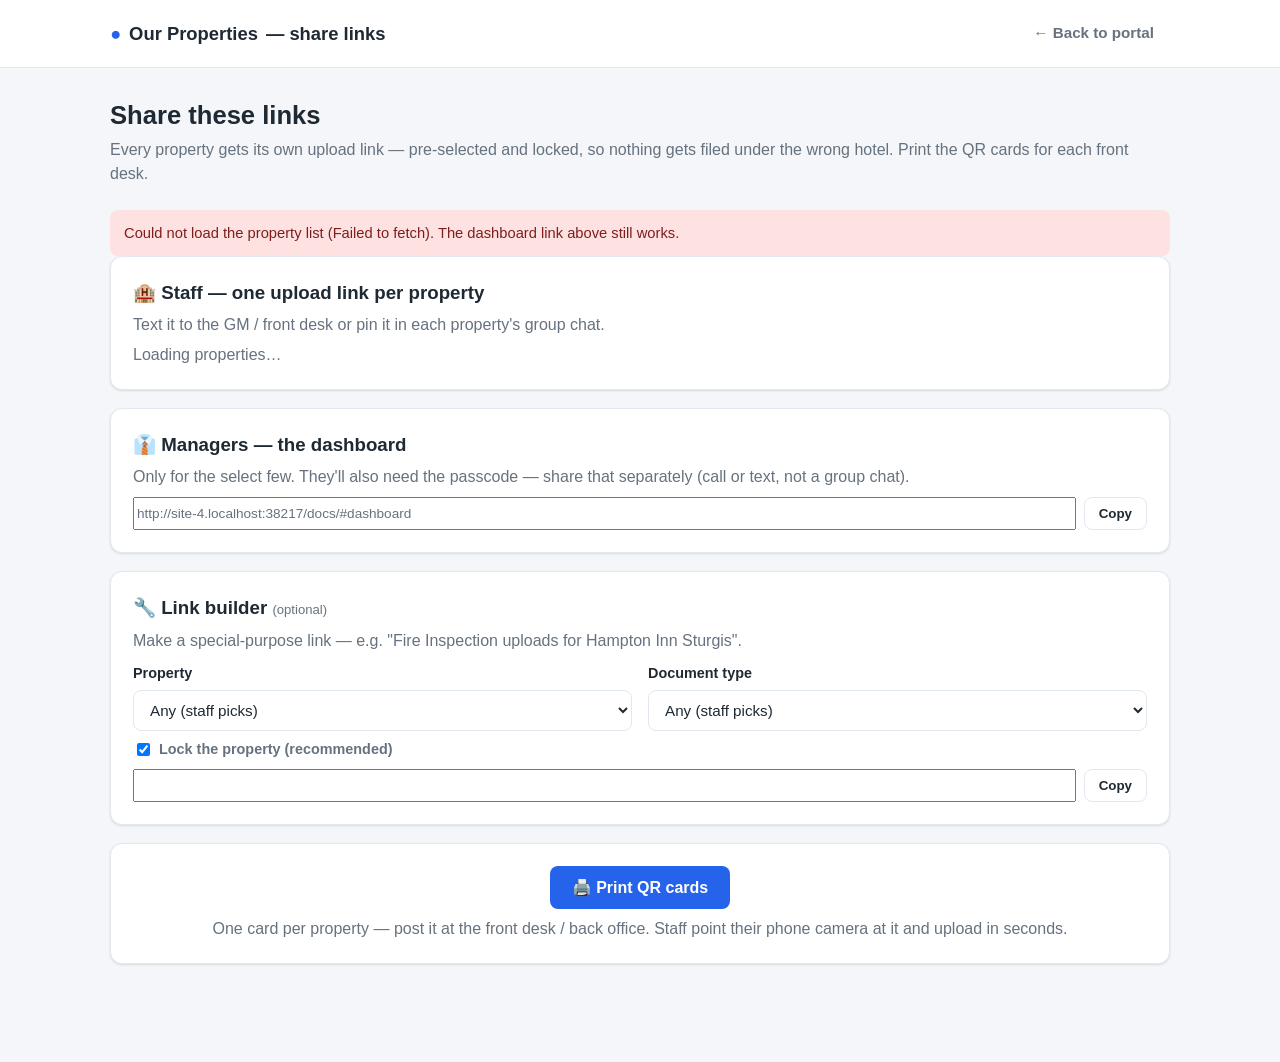
==== docs/share.html @ 9a61ee6e "Share-links v2: per-property locked upload links, QR cards, recent uploads - share.html: per-propert" ====
<!DOCTYPE html>
<html lang="en">
<head>
  <meta charset="UTF-8" />
  <meta name="viewport" content="width=device-width, initial-scale=1.0" />
  <meta name="robots" content="noindex" />
  <title>Share links — Property Documents Portal</title>
  <link rel="icon" href="data:image/svg+xml,<svg xmlns='http://www.w3.org/2000/svg' viewBox='0 0 100 100'><text y='.9em' font-size='90'>🏨</text></svg>" />
  <link rel="stylesheet" href="./styles.css" />
  <style>
    h3 { margin: 0 0 6px; }
    .proplink { padding: 12px 0; border-top: 1px solid var(--line); }
    .proplink:first-child { border-top: 0; }
    .proplink .pname { font-weight: 600; }
    .copied { color: var(--ok) !important; font-weight: 700; }
    .qr-cards { display: grid; grid-template-columns: repeat(auto-fill, minmax(280px, 1fr)); gap: 18px; margin-top: 18px; }
    .qcard { background: #fff; border: 2px solid var(--ink); border-radius: 14px; padding: 22px; text-align: center;
             page-break-inside: avoid; break-inside: avoid; }
    .qcard .qorg { font-size: .8rem; letter-spacing: .08em; text-transform: uppercase; color: var(--muted); }
    .qcard .qprop { font-size: 1.25rem; font-weight: 700; margin: 4px 0 12px; }
    .qcard img { width: 200px; height: 200px; }
    .qcard .qhow { font-size: .9rem; margin-top: 12px; }
    .qcard .qurl { font-size: .72rem; color: var(--muted); margin-top: 8px; word-break: break-all; }
    @media print {
      header, main > h1, main > .sub, .card, .msg { display: none !important; }
      body { background: #fff; }
      main { max-width: none; padding: 0; }
      .qr-cards { grid-template-columns: 1fr 1fr; gap: 28px; }
    }
  </style>
</head>
<body>
  <header>
    <div class="bar">
      <div class="brand"><span class="dot">●</span> <span id="orgName">Documents Portal</span> — share links</div>
      <nav><a class="tab" href="./index.html" style="text-decoration:none;">← Back to portal</a></nav>
    </div>
  </header>

  <main>
    <h1>Share these links</h1>
    <p class="sub">Every property gets its own upload link — pre-selected and locked, so nothing gets filed under the wrong hotel. Print the QR cards for each front desk.</p>

    <div id="banner" class="msg error">⚠️ Not connected — set <code>API_URL</code> in <code>config.js</code>.</div>

    <div class="card">
      <h3>🏨 Staff — one upload link per property</h3>
      <p class="muted" style="margin:4px 0 6px;">Text it to the GM / front desk or pin it in each property's group chat.</p>
      <div id="propLinks" class="muted">Loading properties…</div>
    </div>

    <div class="card">
      <h3>👔 Managers — the dashboard</h3>
      <p class="muted" style="margin:4px 0 0;">Only for the select few. They'll also need the passcode — share that separately (call or text, not a group chat).</p>
      <div class="linkrow"><input readonly id="mgrLink" /><button class="ghost" data-copy="mgrLink">Copy</button></div>
    </div>

    <div class="card">
      <h3>🔧 Link builder <span class="hint">(optional)</span></h3>
      <p class="muted" style="margin:4px 0 10px;">Make a special-purpose link — e.g. "Fire Inspection uploads for Hampton Inn Sturgis".</p>
      <div class="row">
        <div class="field" style="margin-bottom:8px;"><label>Property</label><select id="bProp"><option value="">Any (staff picks)</option></select></div>
        <div class="field" style="margin-bottom:8px;"><label>Document type</label><select id="bType"><option value="">Any (staff picks)</option></select></div>
      </div>
      <label class="toggle" style="margin-bottom:8px;"><input type="checkbox" id="bLock" checked /> Lock the property (recommended)</label>
      <div class="linkrow"><input readonly id="bOut" /><button class="ghost" data-copy="bOut">Copy</button></div>
    </div>

    <div class="card" style="text-align:center;">
      <button class="primary" onclick="window.print()">🖨️ Print QR cards</button>
      <p class="muted" style="margin:8px 0 0;">One card per property — post it at the front desk / back office. Staff point their phone camera at it and upload in seconds.</p>
    </div>

    <div id="qrCards" class="qr-cards"></div>
  </main>

  <script src="./config.js"></script>
  <script>
  (function () {
    'use strict';
    var CFG = window.PORTAL_CONFIG || {};
    var API = CFG.API_URL || '';
    var configured = API && API.indexOf('PASTE_') === -1;
    var BASE = location.href.replace(/share\.html.*$/, '');
    var $ = function (id) { return document.getElementById(id); };

    $('orgName').textContent = CFG.ORG_NAME || 'Documents Portal';
    if (!configured) { $('banner').classList.add('show'); return; }

    $('mgrLink').value = BASE + '#dashboard';

    function link(prop, type, lock) {
      var q = [];
      if (prop) q.push('property=' + encodeURIComponent(prop));
      if (type) q.push('type=' + encodeURIComponent(type));
      if (prop && lock) q.push('lock=1');
      return q.length ? BASE + '?' + q.join('&') : BASE;
    }
    function qr(url) {
      return 'https://api.qrserver.com/v1/create-qr-code/?size=400x400&qzone=1&data=' + encodeURIComponent(url);
    }
    function esc(s) {
      return String(s).replace(/[&<>"]/g, function (c) {
        return { '&': '&amp;', '<': '&lt;', '>': '&gt;', '"': '&quot;' }[c];
      });
    }

    fetch(API, { method: 'POST', body: JSON.stringify({ action: 'config' }) })
      .then(function (r) { return r.json(); })
      .then(function (res) {
        if (!res.ok) throw new Error(res.error || 'config failed');
        var props = res.properties || [], types = res.docTypes || [];

        // one locked link per property
        $('propLinks').className = '';
        $('propLinks').innerHTML = props.map(function (p, i) {
          return '<div class="proplink"><div class="pname">' + esc(p) + '</div>' +
                 '<div class="linkrow"><input readonly id="pl' + i + '" value="' + esc(link(p, '', true)) + '" />' +
                 '<button class="ghost" data-copy="pl' + i + '">Copy</button></div></div>';
        }).join('');

        // link builder
        props.forEach(function (p) { $('bProp').appendChild(new Option(p, p)); });
        types.forEach(function (t) { $('bType').appendChild(new Option(t.name, t.name)); });
        function buildOut() { $('bOut').value = link($('bProp').value, $('bType').value, $('bLock').checked); }
        ['bProp', 'bType', 'bLock'].forEach(function (id) { $(id).addEventListener('input', buildOut); });
        buildOut();

        // printable QR cards
        $('qrCards').innerHTML = props.map(function (p) {
          var u = link(p, '', true);
          return '<div class="qcard">' +
            '<div class="qorg">' + esc(CFG.ORG_NAME || 'Documents Portal') + '</div>' +
            '<div class="qprop">' + esc(p) + '</div>' +
            '<img src="' + esc(qr(u)) + '" alt="QR code for ' + esc(p) + '" />' +
            '<div class="qhow">📄 Scan with your phone camera to upload documents<br>(fire inspections, manager reports, utilities…)</div>' +
            '<div class="qurl">' + esc(u) + '</div>' +
          '</div>';
        }).join('');
      })
      .catch(function (err) {
        $('banner').textContent = 'Could not load the property list (' + err.message + '). The dashboard link above still works.';
        $('banner').classList.add('show');
      });

    // copy buttons (event delegation covers rows added after load)
    document.addEventListener('click', function (e) {
      var id = e.target && e.target.getAttribute && e.target.getAttribute('data-copy');
      if (!id) return;
      var el = $(id);
      el.select();
      var done = function () {
        var old = e.target.textContent;
        e.target.textContent = '✓ Copied';
        e.target.classList.add('copied');
        setTimeout(function () { e.target.textContent = old; e.target.classList.remove('copied'); }, 1400);
      };
      if (navigator.clipboard && navigator.clipboard.writeText) {
        navigator.clipboard.writeText(el.value).then(done, function () { document.execCommand('copy'); done(); });
      } else { document.execCommand('copy'); done(); }
    });
  })();
  </script>
</body>
</html>
---- docs/styles.css ----
:root {
  --bg: #f4f6f9;
  --card: #ffffff;
  --ink: #1f2933;
  --muted: #66727f;
  --line: #e2e8f0;
  --primary: #2563eb;
  --primary-dark: #1d4ed8;
  --ok: #16a34a;
  --ok-bg: #dcfce7;
  --due: #d97706;
  --due-bg: #fef3c7;
  --over: #dc2626;
  --over-bg: #fee2e2;
  --missing: #94a3b8;
  --missing-bg: #f1f5f9;
  --shadow: 0 1px 3px rgba(0,0,0,.08), 0 1px 2px rgba(0,0,0,.04);
  --radius: 12px;
}

* { box-sizing: border-box; }

body {
  margin: 0;
  font-family: -apple-system, BlinkMacSystemFont, "Segoe UI", Roboto, Helvetica, Arial, sans-serif;
  background: var(--bg);
  color: var(--ink);
  line-height: 1.5;
}

a { color: var(--primary); }

/* ---------- header / nav ---------- */
header {
  background: var(--card);
  border-bottom: 1px solid var(--line);
  position: sticky;
  top: 0;
  z-index: 10;
}
.bar {
  max-width: 1100px;
  margin: 0 auto;
  padding: 14px 20px;
  display: flex;
  align-items: center;
  gap: 16px;
  flex-wrap: wrap;
}
.brand { font-weight: 700; font-size: 1.15rem; display: flex; align-items: center; gap: 8px; }
.brand .dot { color: var(--primary); }
nav { margin-left: auto; display: flex; gap: 6px; }
.tab {
  border: 0;
  background: transparent;
  padding: 8px 16px;
  border-radius: 999px;
  font-size: .95rem;
  font-weight: 600;
  color: var(--muted);
  cursor: pointer;
}
.tab.active { background: var(--primary); color: #fff; }

/* ---------- layout ---------- */
main { max-width: 1100px; margin: 0 auto; padding: 28px 20px 80px; }
.view { display: none; }
.view.active { display: block; }
h1 { font-size: 1.6rem; margin: 0 0 4px; }
.sub { color: var(--muted); margin: 0 0 24px; }

.card {
  background: var(--card);
  border: 1px solid var(--line);
  border-radius: var(--radius);
  box-shadow: var(--shadow);
  padding: 22px;
}
.card + .card { margin-top: 18px; }

/* ---------- form ---------- */
.field { margin-bottom: 16px; }
label { display: block; font-weight: 600; font-size: .9rem; margin-bottom: 6px; }
.hint { font-weight: 400; color: var(--muted); font-size: .82rem; }
input[type=text], input[type=date], select, textarea {
  width: 100%;
  padding: 10px 12px;
  border: 1px solid var(--line);
  border-radius: 8px;
  font-size: .95rem;
  font-family: inherit;
  background: #fff;
  color: var(--ink);
}
textarea { resize: vertical; min-height: 64px; }
.row { display: grid; grid-template-columns: 1fr 1fr; gap: 16px; }
@media (max-width: 620px) { .row { grid-template-columns: 1fr; } }

/* drop zone */
.drop {
  border: 2px dashed var(--line);
  border-radius: 10px;
  padding: 26px;
  text-align: center;
  color: var(--muted);
  cursor: pointer;
  transition: border-color .15s, background .15s;
}
.drop:hover, .drop.over { border-color: var(--primary); background: #f0f6ff; }
.drop strong { color: var(--primary); }
.filelist { margin-top: 10px; font-size: .9rem; }
.filelist div { display: flex; justify-content: space-between; padding: 6px 10px; background: var(--bg); border-radius: 6px; margin-top: 6px; }

button.primary {
  background: var(--primary);
  color: #fff;
  border: 0;
  padding: 12px 22px;
  border-radius: 8px;
  font-size: 1rem;
  font-weight: 600;
  cursor: pointer;
}
button.primary:hover { background: var(--primary-dark); }
button.primary:disabled { opacity: .55; cursor: default; }
button.ghost {
  background: #fff; border: 1px solid var(--line); padding: 8px 14px;
  border-radius: 8px; font-weight: 600; cursor: pointer; color: var(--ink);
}

/* messages */
.msg { padding: 12px 14px; border-radius: 8px; margin-top: 14px; font-size: .92rem; display: none; }
.msg.show { display: block; }
.msg.success { background: var(--ok-bg); color: #14532d; }
.msg.error { background: var(--over-bg); color: #7f1d1d; }
.msg.info { background: #e0ecff; color: #1e3a8a; }

/* ---------- dashboard ---------- */
.stats { display: flex; gap: 14px; flex-wrap: wrap; margin-bottom: 18px; }
.stat { background: var(--card); border: 1px solid var(--line); border-radius: var(--radius);
        padding: 14px 18px; box-shadow: var(--shadow); min-width: 120px; }
.stat .n { font-size: 1.6rem; font-weight: 700; }
.stat .l { color: var(--muted); font-size: .82rem; }
.stat.over .n { color: var(--over); }
.stat.due .n { color: var(--due); }
.stat.missing .n { color: var(--missing); }

.toolbar { display: flex; gap: 10px; flex-wrap: wrap; align-items: center; margin-bottom: 14px; }
.toolbar input[type=text], .toolbar select { width: auto; min-width: 160px; }
.toolbar .spacer { flex: 1; }
.toggle { display: flex; align-items: center; gap: 6px; font-size: .9rem; color: var(--muted); }

.matrix-wrap { overflow-x: auto; border: 1px solid var(--line); border-radius: var(--radius); background: var(--card); }
table.matrix { border-collapse: collapse; width: 100%; font-size: .85rem; }
table.matrix th, table.matrix td { border: 1px solid var(--line); padding: 8px 10px; text-align: center; white-space: nowrap; }
table.matrix thead th { background: #f8fafc; position: sticky; top: 0; }
table.matrix tbody th { text-align: left; background: #f8fafc; position: sticky; left: 0; font-weight: 600; }
.cell { cursor: pointer; border-radius: 6px; padding: 4px 6px; display: inline-block; min-width: 64px; }
.cell .d { display: block; font-size: .72rem; opacity: .8; }
.cell.ok { background: var(--ok-bg); color: #14532d; }
.cell.due { background: var(--due-bg); color: #7c2d12; }
.cell.overdue { background: var(--over-bg); color: #7f1d1d; }
.cell.missing { background: var(--missing-bg); color: var(--missing); }
.legend { display: flex; gap: 16px; flex-wrap: wrap; margin: 14px 2px 0; font-size: .82rem; color: var(--muted); }
.legend span { display: inline-flex; align-items: center; gap: 6px; }
.swatch { width: 14px; height: 14px; border-radius: 3px; display: inline-block; }

/* modal */
.modal-bg { position: fixed; inset: 0; background: rgba(15,23,42,.5); display: none; align-items: center; justify-content: center; padding: 20px; z-index: 50; }
.modal-bg.show { display: flex; }
.modal { background: #fff; border-radius: var(--radius); max-width: 640px; width: 100%; max-height: 80vh; overflow: auto; padding: 22px; }
.modal h3 { margin: 0 0 4px; }
.modal .x { float: right; cursor: pointer; border: 0; background: none; font-size: 1.4rem; color: var(--muted); }
.doc { border: 1px solid var(--line); border-radius: 8px; padding: 12px; margin-top: 10px; }
.doc .name { font-weight: 600; }
.doc .meta { color: var(--muted); font-size: .82rem; margin-top: 2px; }

.lock { text-align: center; padding: 40px 20px; }
.lock input { max-width: 260px; margin: 12px auto; }
.center { text-align: center; }
.muted { color: var(--muted); }
.spin { display: inline-block; width: 16px; height: 16px; border: 2px solid #fff; border-top-color: transparent;
        border-radius: 50%; animation: spin .7s linear infinite; vertical-align: -3px; margin-right: 6px; }
@keyframes spin { to { transform: rotate(360deg); } }

/* ---------- share links + recent uploads ---------- */
a.ghost { text-decoration: none; display: inline-block; }
.rrow { display: flex; gap: 14px; padding: 10px 2px; border-top: 1px solid var(--line); align-items: baseline; }
.rrow:first-child { border-top: 0; }
.rdate { color: var(--muted); font-size: .82rem; white-space: nowrap; }
.rmain { display: flex; flex-direction: column; min-width: 0; }
.rmain a { word-break: break-word; }
.rsub { color: var(--muted); font-size: .8rem; }
.linkrow { display: flex; gap: 8px; margin-top: 8px; }
.linkrow input { flex: 1; font-size: .85rem; color: var(--muted); }
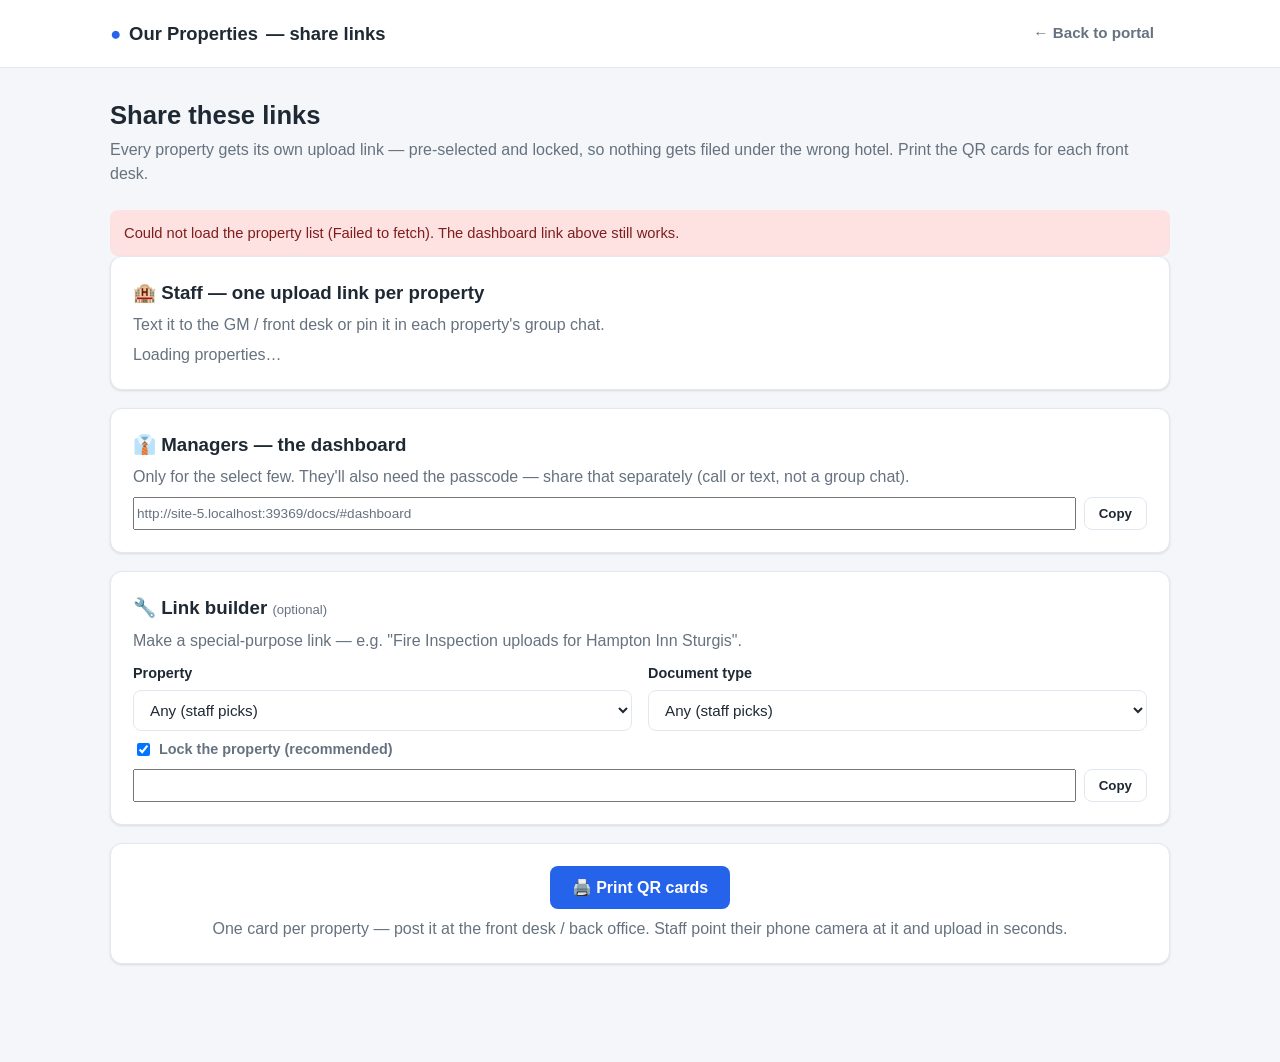
==== commit 0f172aa5: "Add Renovation document type (template) + mention on QR cards Co-Authored-By: Claude Opus 4.8 <norep" ====
--- a/docs/share.html
+++ b/docs/share.html
@@ -133,7 +133,7 @@
             '<div class="qorg">' + esc(CFG.ORG_NAME || 'Documents Portal') + '</div>' +
             '<div class="qprop">' + esc(p) + '</div>' +
             '<img src="' + esc(qr(u)) + '" alt="QR code for ' + esc(p) + '" />' +
-            '<div class="qhow">📄 Scan with your phone camera to upload documents<br>(fire inspections, manager reports, utilities…)</div>' +
+            '<div class="qhow">📄 Scan with your phone camera to upload documents<br>(fire inspections, manager reports, renovation photos…)</div>' +
             '<div class="qurl">' + esc(u) + '</div>' +
           '</div>';
         }).join('');
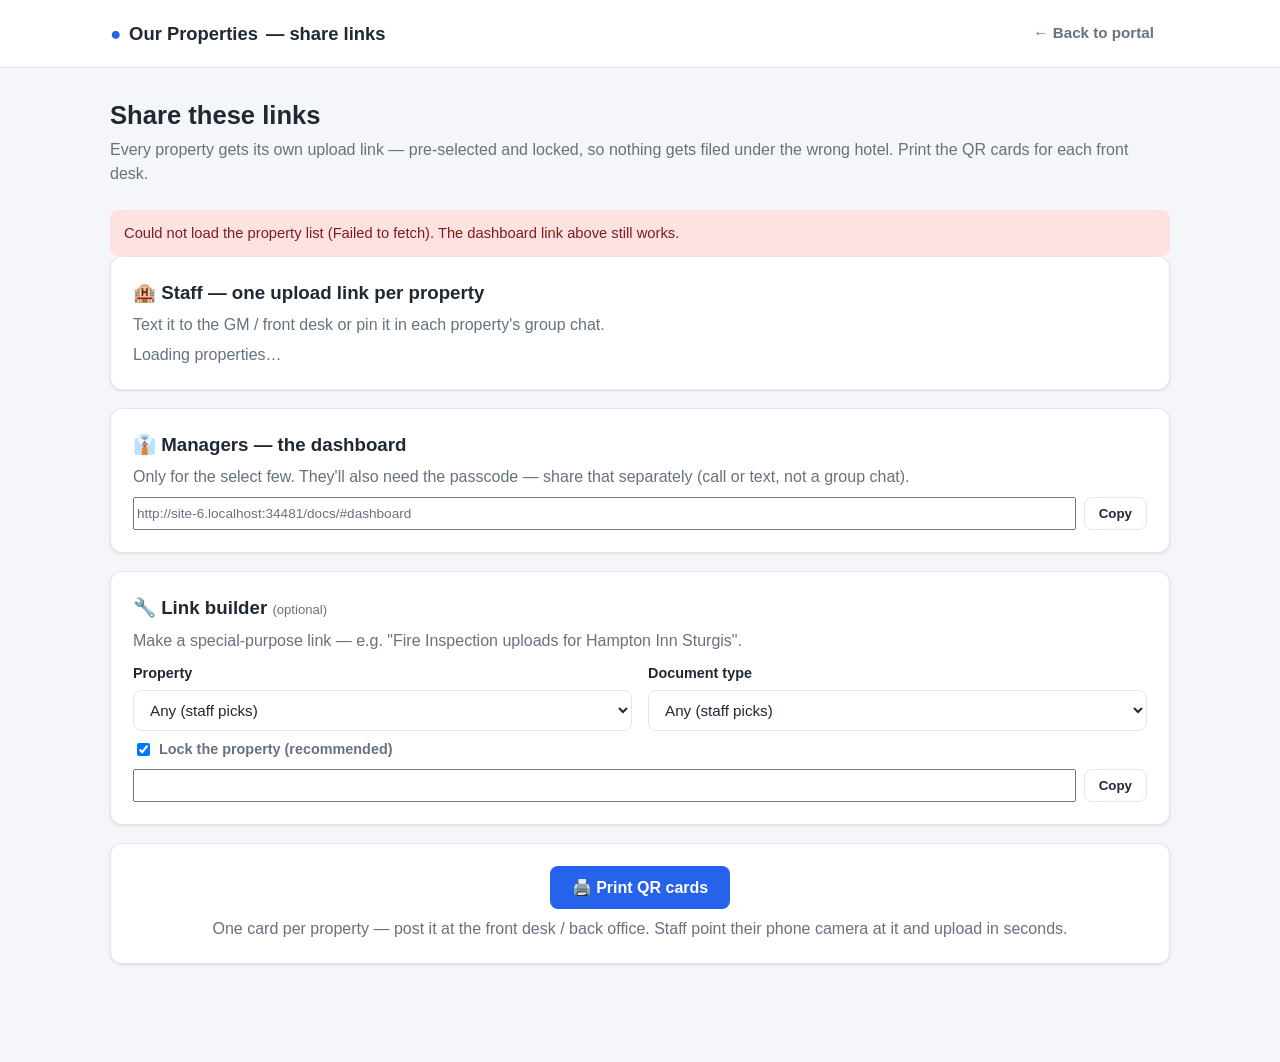
==== commit 021044dd: "Subcategory document types: Inspection → Fire/Health/Elevator/Backflow/Pool-Spa/QA - Code.gs: DOC_TY" ====
--- a/docs/share.html
+++ b/docs/share.html
@@ -109,7 +109,8 @@
       .then(function (r) { return r.json(); })
       .then(function (res) {
         if (!res.ok) throw new Error(res.error || 'config failed');
-        var props = res.properties || [], types = res.docTypes || [];
+        // flatTypes has "Inspection — Fire"-style labels; older backends only send docTypes.
+        var props = res.properties || [], types = res.flatTypes || res.docTypes || [];
 
         // one locked link per property
         $('propLinks').className = '';
--- a/docs/styles.css
+++ b/docs/styles.css
@@ -154,6 +154,8 @@
 table.matrix { border-collapse: collapse; width: 100%; font-size: .85rem; }
 table.matrix th, table.matrix td { border: 1px solid var(--line); padding: 8px 10px; text-align: center; white-space: nowrap; }
 table.matrix thead th { background: #f8fafc; position: sticky; top: 0; }
+table.matrix thead th.cathead { background: #eef2f7; letter-spacing: .02em; }
+table.matrix thead th.subhead { font-weight: 500; font-size: .8rem; color: var(--muted); }
 table.matrix tbody th { text-align: left; background: #f8fafc; position: sticky; left: 0; font-weight: 600; }
 .cell { cursor: pointer; border-radius: 6px; padding: 4px 6px; display: inline-block; min-width: 64px; }
 .cell .d { display: block; font-size: .72rem; opacity: .8; }
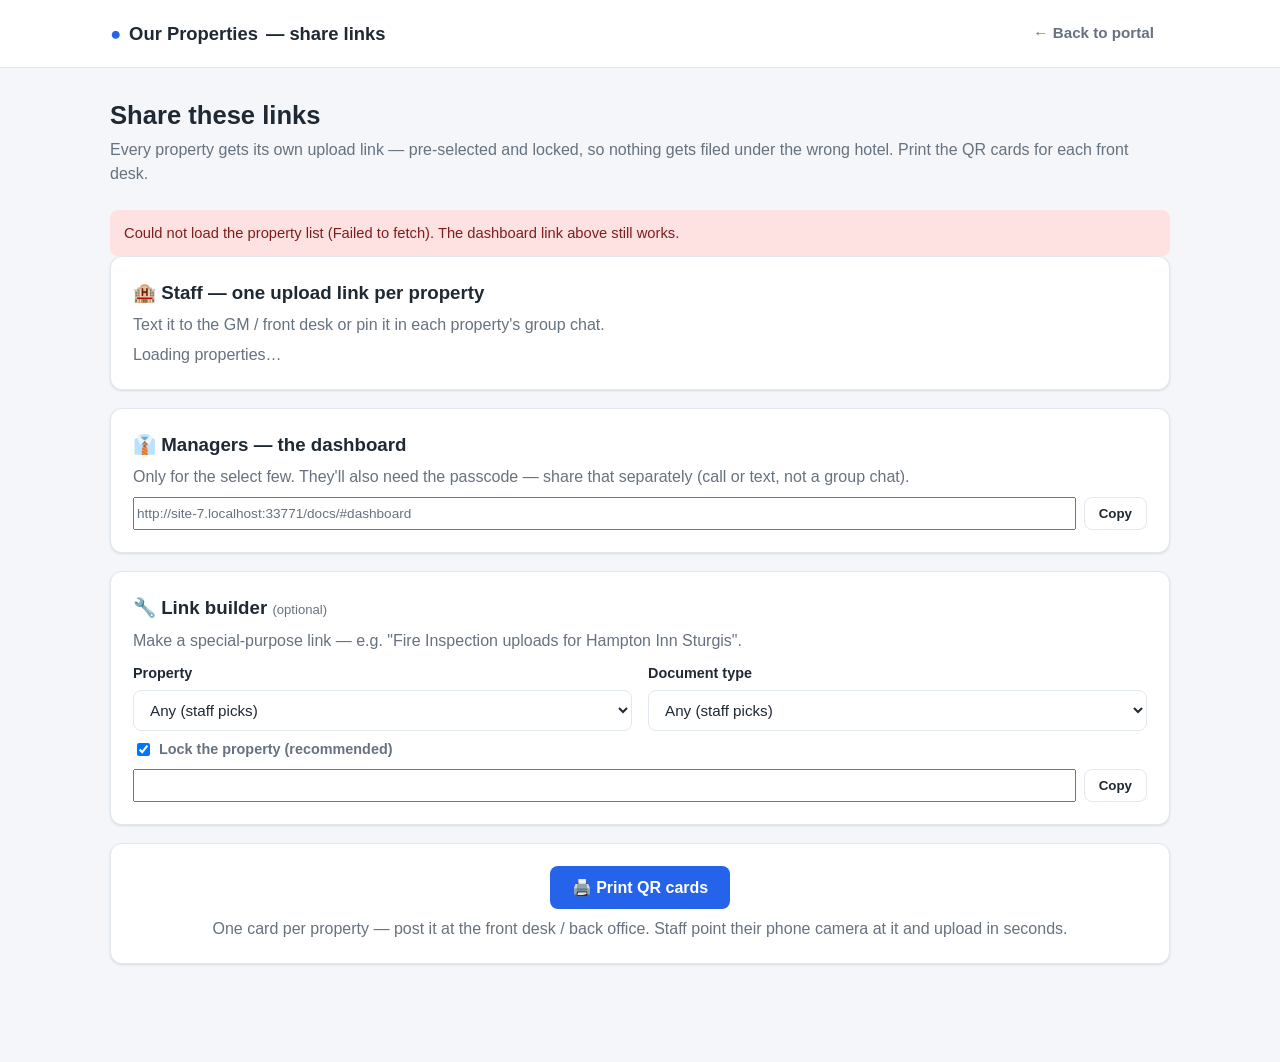
==== commit b818c7a8: "Make everything near-instant: batched Drive API, client caches, parallel uploads - Code.gs: itemsVia" ====
--- a/docs/share.html
+++ b/docs/share.html
@@ -4,6 +4,8 @@
   <meta charset="UTF-8" />
   <meta name="viewport" content="width=device-width, initial-scale=1.0" />
   <meta name="robots" content="noindex" />
+  <link rel="preconnect" href="https://script.google.com" crossorigin />
+  <link rel="preconnect" href="https://script.googleusercontent.com" crossorigin />
   <title>Share links — Property Documents Portal</title>
   <link rel="icon" href="data:image/svg+xml,<svg xmlns='http://www.w3.org/2000/svg' viewBox='0 0 100 100'><text y='.9em' font-size='90'>🏨</text></svg>" />
   <link rel="stylesheet" href="./styles.css" />
@@ -105,10 +107,25 @@
       });
     }
 
+    // Paint instantly from the config the main page already cached.
+    try {
+      var cachedCfg = JSON.parse(localStorage.getItem('portal_cfg_v1') || 'null');
+      if (cachedCfg && cachedCfg.api === API && cachedCfg.res) renderShare(cachedCfg.res);
+    } catch (ignore) {}
+
     fetch(API, { method: 'POST', body: JSON.stringify({ action: 'config' }) })
       .then(function (r) { return r.json(); })
       .then(function (res) {
         if (!res.ok) throw new Error(res.error || 'config failed');
+        try { localStorage.setItem('portal_cfg_v1', JSON.stringify({ api: API, res: res })); } catch (ignore) {}
+        renderShare(res);
+      })
+      .catch(function (err) {
+        $('banner').textContent = 'Could not load the property list (' + err.message + '). The dashboard link above still works.';
+        $('banner').classList.add('show');
+      });
+
+    function renderShare(res) {
         // flatTypes has "Inspection — Fire"-style labels; older backends only send docTypes.
         var props = res.properties || [], types = res.flatTypes || res.docTypes || [];
 
@@ -120,7 +137,9 @@
                  '<button class="ghost" data-copy="pl' + i + '">Copy</button></div></div>';
         }).join('');
 
-        // link builder
+        // link builder (reset first — this can render twice: cached, then fresh)
+        $('bProp').innerHTML = '<option value="">Any (staff picks)</option>';
+        $('bType').innerHTML = '<option value="">Any (staff picks)</option>';
         props.forEach(function (p) { $('bProp').appendChild(new Option(p, p)); });
         types.forEach(function (t) { $('bType').appendChild(new Option(t.name, t.name)); });
         function buildOut() { $('bOut').value = link($('bProp').value, $('bType').value, $('bLock').checked); }
@@ -138,11 +157,7 @@
             '<div class="qurl">' + esc(u) + '</div>' +
           '</div>';
         }).join('');
-      })
-      .catch(function (err) {
-        $('banner').textContent = 'Could not load the property list (' + err.message + '). The dashboard link above still works.';
-        $('banner').classList.add('show');
-      });
+    }
 
     // copy buttons (event delegation covers rows added after load)
     document.addEventListener('click', function (e) {
